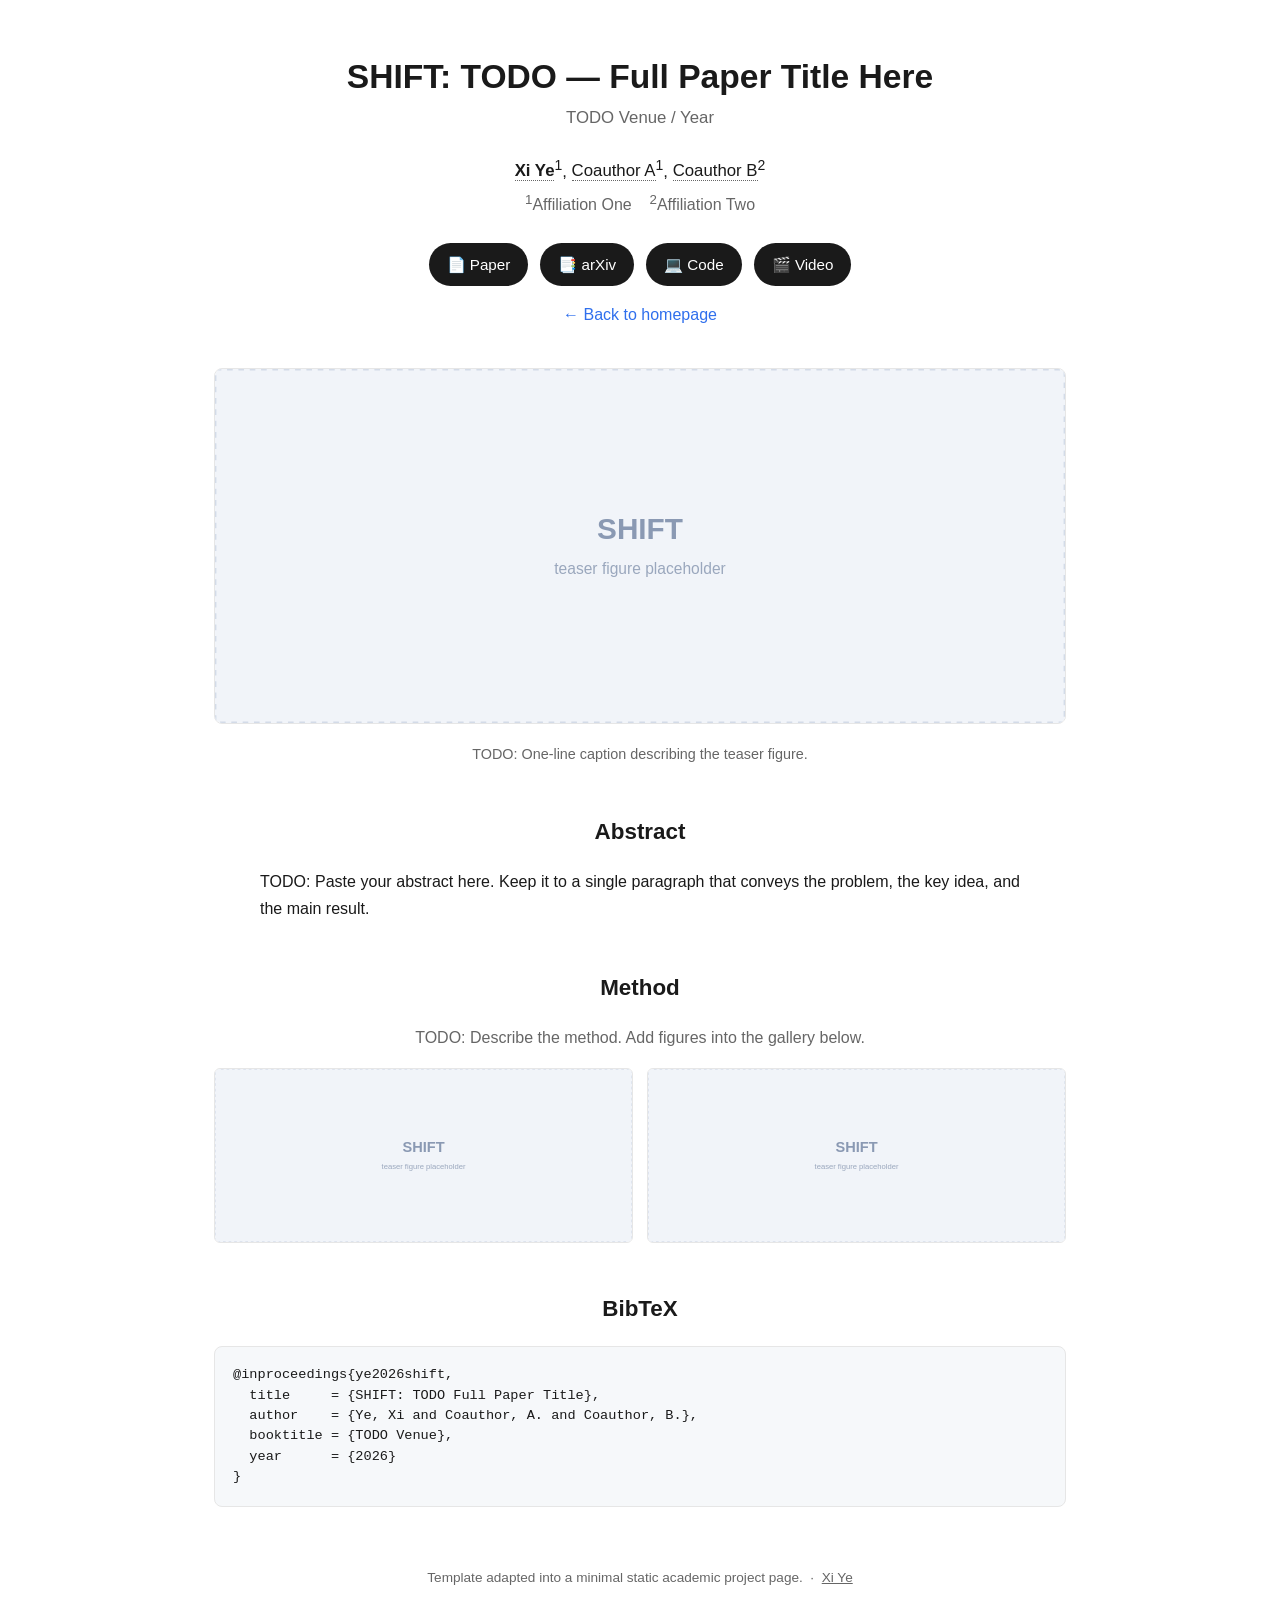
==== projects/SHIFT/index.html @ 68293a28 "commit template" ====
<!DOCTYPE html>
<html lang="en">
<head>
  <meta charset="UTF-8" />
  <meta name="viewport" content="width=device-width, initial-scale=1.0" />
  <title>SHIFT — Project Page</title>
  <meta name="description" content="Project page for SHIFT." />
  <link rel="stylesheet" href="static/css/project.css" />
</head>
<body>
  <div class="container">

    <!-- ===== Title / Authors ===== -->
    <section class="hero">
      <h1>SHIFT: TODO — Full Paper Title Here</h1>
      <p class="subtitle">TODO Venue / Year</p>
      <p class="authors">
        <a href="#"><strong>Xi Ye</strong></a><sup>1</sup>,
        <a href="#">Coauthor A</a><sup>1</sup>,
        <a href="#">Coauthor B</a><sup>2</sup>
      </p>
      <p class="affil"><sup>1</sup>Affiliation One &nbsp;&nbsp; <sup>2</sup>Affiliation Two</p>

      <!-- ===== Button row (fill href when links are ready) ===== -->
      <div class="buttons">
        <a href="#">📄 Paper</a>
        <a href="#">📑 arXiv</a>
        <a href="#">💻 Code</a>
        <a href="#">🎬 Video</a>
      </div>
      <p style="margin-top:16px;"><a href="../../">← Back to homepage</a></p>
    </section>

    <!-- ===== Teaser ===== -->
    <div class="teaser">
      <img src="static/images/teaser.svg" alt="SHIFT teaser figure" />
      <p class="caption">TODO: One-line caption describing the teaser figure.</p>
    </div>

    <!-- ===== Abstract ===== -->
    <section class="section abstract">
      <h2>Abstract</h2>
      <p>
        TODO: Paste your abstract here. Keep it to a single paragraph that conveys
        the problem, the key idea, and the main result.
      </p>
    </section>

    <!-- ===== Method / Results (add figures as needed) ===== -->
    <section class="section">
      <h2>Method</h2>
      <p style="text-align:center; color:#666;">TODO: Describe the method. Add figures into the gallery below.</p>
      <div class="gallery">
        <img src="static/images/teaser.svg" alt="Figure 1 placeholder" />
        <img src="static/images/teaser.svg" alt="Figure 2 placeholder" />
      </div>
    </section>

    <!-- ===== BibTeX ===== -->
    <section class="section bibtex">
      <h2>BibTeX</h2>
      <pre>@inproceedings{ye2026shift,
  title     = {SHIFT: TODO Full Paper Title},
  author    = {Ye, Xi and Coauthor, A. and Coauthor, B.},
  booktitle = {TODO Venue},
  year      = {2026}
}</pre>
    </section>

    <footer>
      <p>
        Template adapted into a minimal static academic project page.
        &nbsp;&middot;&nbsp; <a href="../../">Xi Ye</a>
      </p>
    </footer>

  </div>
</body>
</html>
---- projects/SHIFT/static/css/project.css ----
/* ------- SHIFT project page styles ------- */
:root {
  --accent: #2f6fed;
  --text: #1a1a1a;
  --muted: #666;
  --bg: #ffffff;
  --border: #e6e6e6;
  --max: 900px;
}

* { box-sizing: border-box; }

body {
  margin: 0;
  font-family: -apple-system, BlinkMacSystemFont, "Segoe UI", Roboto, Helvetica, Arial, sans-serif;
  color: var(--text);
  background: var(--bg);
  line-height: 1.65;
}

.container {
  max-width: var(--max);
  margin: 0 auto;
  padding: 56px 24px 90px;
}

a { color: var(--accent); text-decoration: none; }
a:hover { text-decoration: underline; }

/* ---- Title block ---- */
.hero { text-align: center; }
.hero h1 { font-size: 2.1rem; margin: 0 0 6px; line-height: 1.25; }
.hero .subtitle { color: var(--muted); font-size: 1.05rem; margin: 0 0 22px; }
.hero .authors { font-size: 1.05rem; margin: 0 0 4px; }
.hero .affil { color: var(--muted); margin: 0 0 24px; }
.hero .authors a { color: var(--text); border-bottom: 1px dotted var(--muted); }

/* ---- Button row ---- */
.buttons { display: flex; justify-content: center; flex-wrap: wrap; gap: 12px; margin-bottom: 12px; }
.buttons a {
  display: inline-flex;
  align-items: center;
  gap: 6px;
  background: #1a1a1a;
  color: #fff;
  padding: 9px 18px;
  border-radius: 22px;
  font-size: 0.95rem;
}
.buttons a:hover { background: var(--accent); text-decoration: none; }

/* ---- Generic content ---- */
.section { margin-top: 48px; }
.section h2 { font-size: 1.4rem; text-align: center; margin-bottom: 18px; }

.teaser { text-align: center; margin: 40px 0 8px; }
.teaser img { width: 100%; border-radius: 8px; border: 1px solid var(--border); }
.teaser .caption { color: var(--muted); font-size: 0.9rem; margin-top: 10px; }

.abstract p { max-width: 760px; margin: 0 auto; text-align: justify; }

/* ---- Gallery ---- */
.gallery { display: grid; grid-template-columns: repeat(auto-fit, minmax(200px, 1fr)); gap: 14px; }
.gallery img { width: 100%; border-radius: 6px; border: 1px solid var(--border); }

/* ---- BibTeX ---- */
.bibtex pre {
  background: #f6f8fa;
  border: 1px solid var(--border);
  border-radius: 8px;
  padding: 18px;
  overflow-x: auto;
  font-size: 0.85rem;
  line-height: 1.5;
}

footer { text-align: center; color: var(--muted); font-size: 0.85rem; margin-top: 60px; }
footer a { color: var(--muted); text-decoration: underline; }
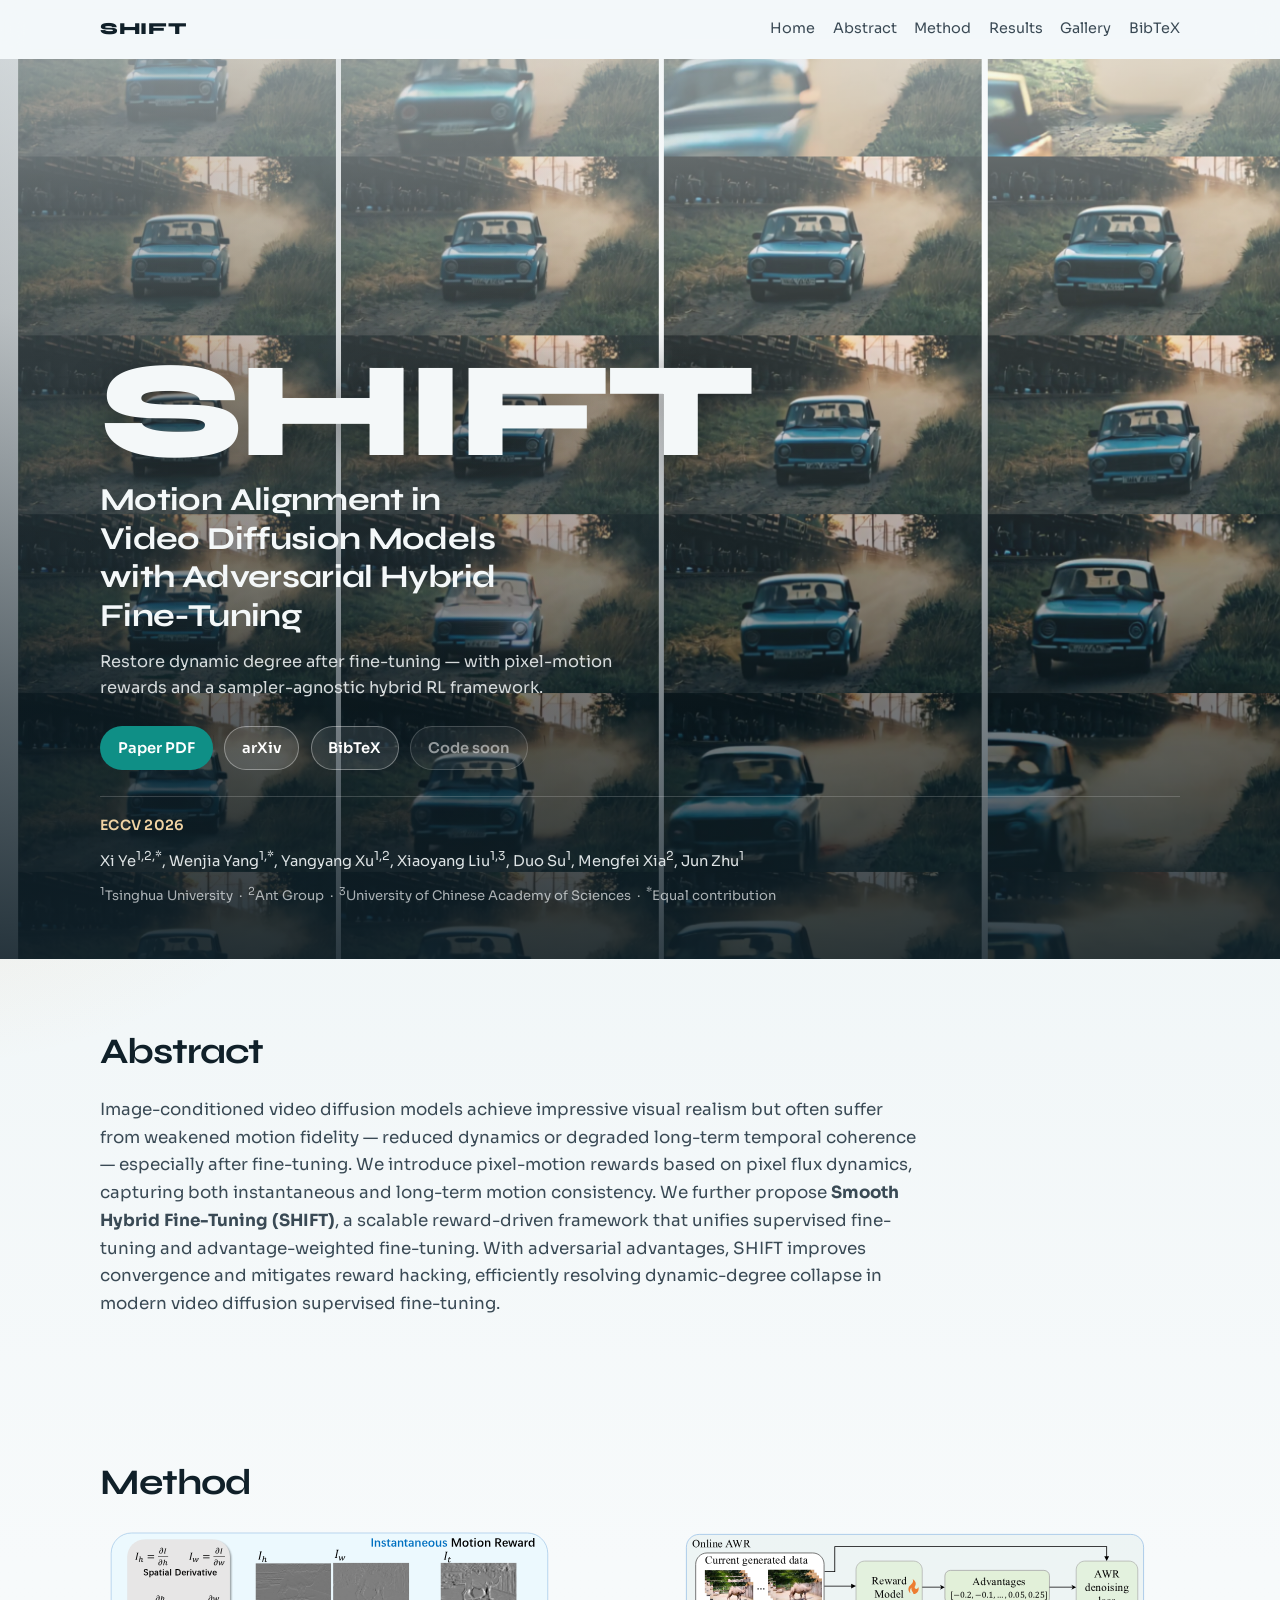
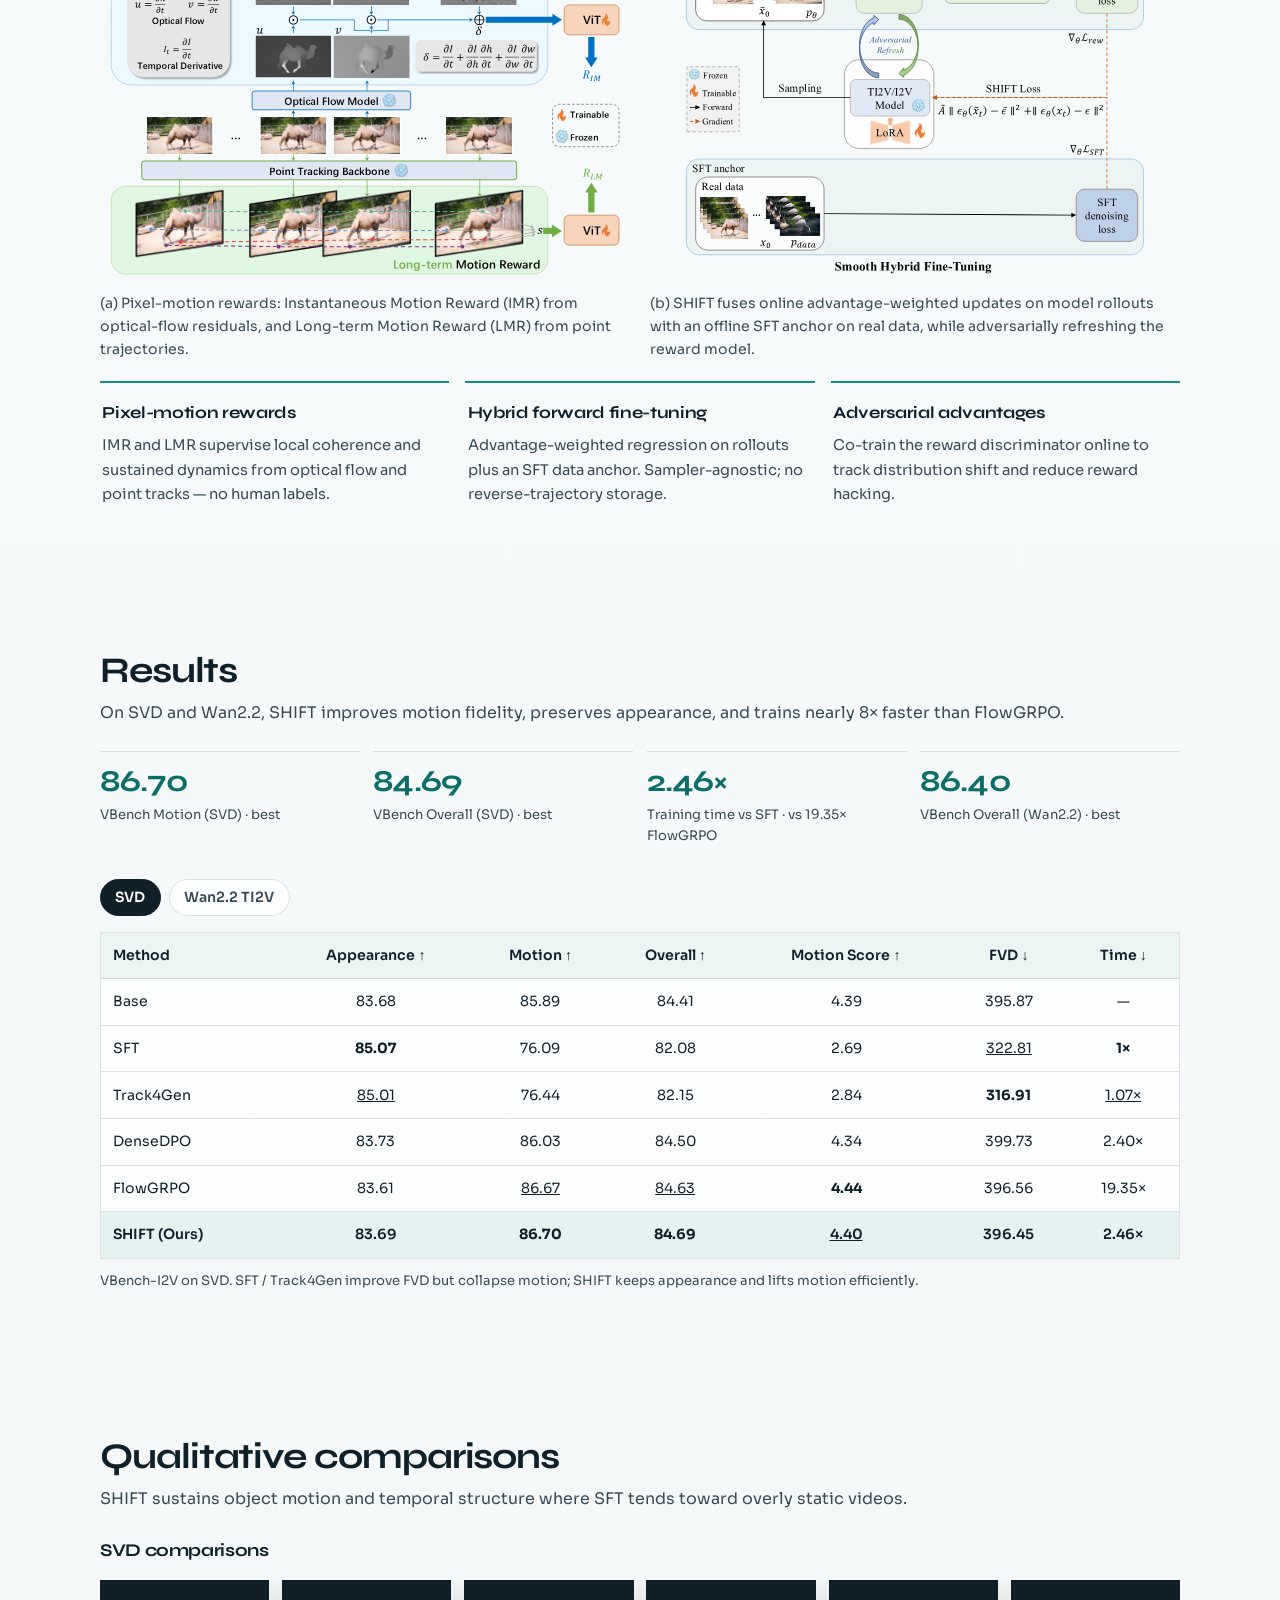
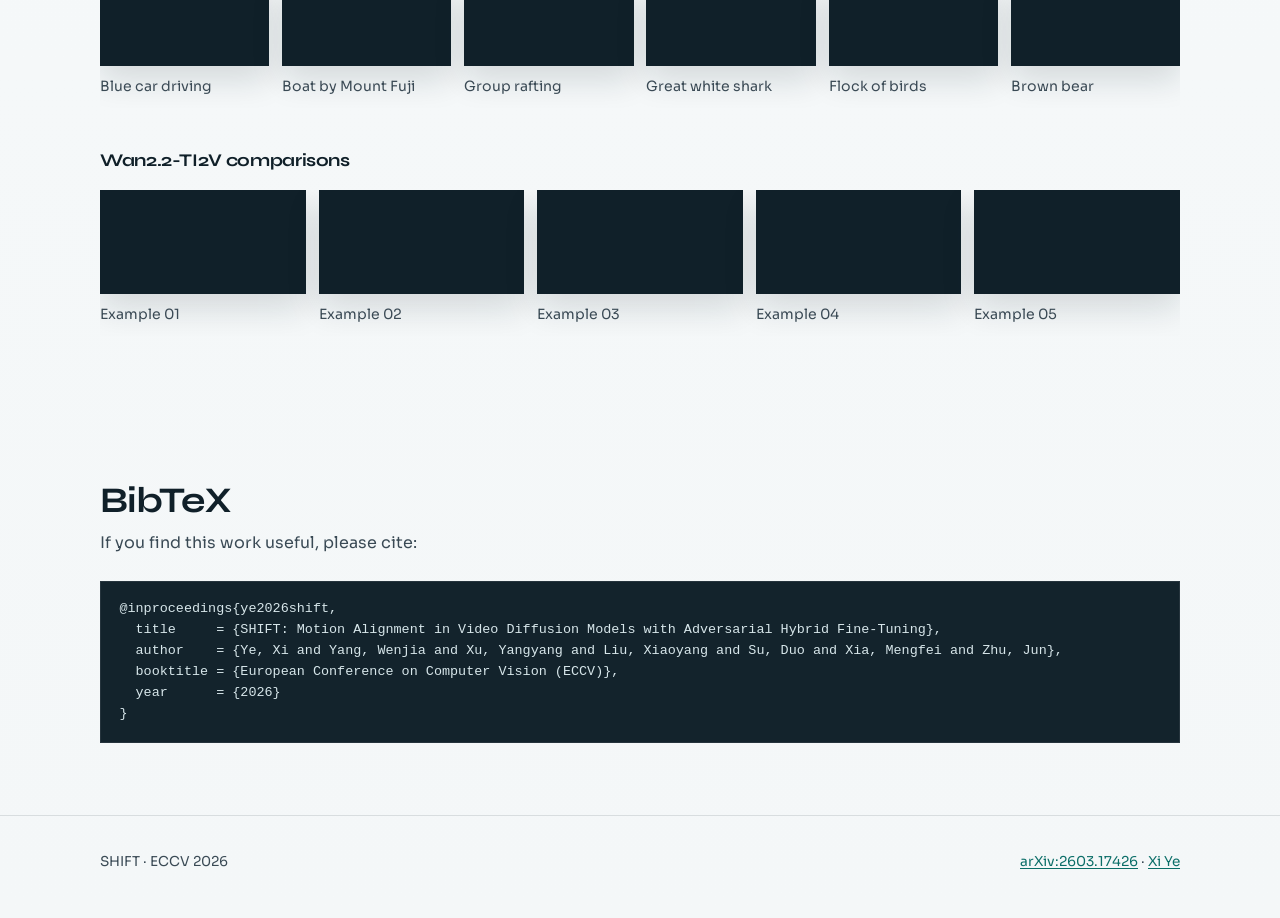
==== commit dc09a822: "update SHIFT project page" ====
--- a/projects/SHIFT/index.html
+++ b/projects/SHIFT/index.html
@@ -2,78 +2,395 @@
 <html lang="en">
 <head>
   <meta charset="UTF-8" />
-  <meta name="viewport" content="width=device-width, initial-scale=1.0" />
-  <title>SHIFT — Project Page</title>
-  <meta name="description" content="Project page for SHIFT." />
-  <link rel="stylesheet" href="static/css/project.css" />
+  <meta name="viewport" content="width=device-width, initial-scale=1" />
+  <title>SHIFT — Motion Alignment in Video Diffusion Models</title>
+  <meta name="description" content="SHIFT: Smooth Hybrid Fine-Tuning for motion alignment in video diffusion models. ECCV 2026." />
+  <meta property="og:title" content="SHIFT — Motion Alignment in Video Diffusion Models" />
+  <meta property="og:description" content="Pixel-motion rewards and Smooth Hybrid Fine-Tuning for restoring motion fidelity after video diffusion post-training." />
+  <meta property="og:type" content="website" />
+  <link rel="preconnect" href="https://fonts.googleapis.com" />
+  <link rel="preconnect" href="https://fonts.gstatic.com" crossorigin />
+  <link href="https://fonts.googleapis.com/css2?family=Sora:wght@400;500;600;700&family=Syne:wght@700;800&display=swap" rel="stylesheet" />
+  <link rel="stylesheet" href="static/css/style.css" />
 </head>
 <body>
-  <div class="container">
-
-    <!-- ===== Title / Authors ===== -->
-    <section class="hero">
-      <h1>SHIFT: TODO — Full Paper Title Here</h1>
-      <p class="subtitle">TODO Venue / Year</p>
-      <p class="authors">
-        <a href="#"><strong>Xi Ye</strong></a><sup>1</sup>,
-        <a href="#">Coauthor A</a><sup>1</sup>,
-        <a href="#">Coauthor B</a><sup>2</sup>
-      </p>
-      <p class="affil"><sup>1</sup>Affiliation One &nbsp;&nbsp; <sup>2</sup>Affiliation Two</p>
-
-      <!-- ===== Button row (fill href when links are ready) ===== -->
-      <div class="buttons">
-        <a href="#">📄 Paper</a>
-        <a href="#">📑 arXiv</a>
-        <a href="#">💻 Code</a>
-        <a href="#">🎬 Video</a>
-      </div>
-      <p style="margin-top:16px;"><a href="../../">← Back to homepage</a></p>
-    </section>
-
-    <!-- ===== Teaser ===== -->
-    <div class="teaser">
-      <img src="static/images/teaser.svg" alt="SHIFT teaser figure" />
-      <p class="caption">TODO: One-line caption describing the teaser figure.</p>
+  <header class="site-nav">
+    <div class="wrap">
+      <a class="nav-brand" href="#top">SHIFT</a>
+      <nav class="nav-links" aria-label="Section">
+        <a href="../../">Home</a>
+        <a href="#abstract">Abstract</a>
+        <a href="#method">Method</a>
+        <a href="#results">Results</a>
+        <a href="#gallery">Gallery</a>
+        <a href="#bibtex-section">BibTeX</a>
+      </nav>
     </div>
-
-    <!-- ===== Abstract ===== -->
-    <section class="section abstract">
-      <h2>Abstract</h2>
-      <p>
-        TODO: Paste your abstract here. Keep it to a single paragraph that conveys
-        the problem, the key idea, and the main result.
-      </p>
-    </section>
-
-    <!-- ===== Method / Results (add figures as needed) ===== -->
-    <section class="section">
-      <h2>Method</h2>
-      <p style="text-align:center; color:#666;">TODO: Describe the method. Add figures into the gallery below.</p>
-      <div class="gallery">
-        <img src="static/images/teaser.svg" alt="Figure 1 placeholder" />
-        <img src="static/images/teaser.svg" alt="Figure 2 placeholder" />
-      </div>
-    </section>
-
-    <!-- ===== BibTeX ===== -->
-    <section class="section bibtex">
-      <h2>BibTeX</h2>
-      <pre>@inproceedings{ye2026shift,
-  title     = {SHIFT: TODO Full Paper Title},
-  author    = {Ye, Xi and Coauthor, A. and Coauthor, B.},
-  booktitle = {TODO Venue},
+  </header>
+
+  <main id="top">
+    <section class="hero" aria-label="Project introduction">
+      <div class="hero-visual" aria-hidden="true">
+        <img src="static/images/cmp-car.png" alt="" />
+      </div>
+      <div class="hero-content">
+        <p class="hero-brand">SHIFT</p>
+        <h1 class="hero-title">Motion Alignment in Video Diffusion Models with Adversarial Hybrid Fine-Tuning</h1>
+        <p class="hero-lead">
+          Restore dynamic degree after fine-tuning — with pixel-motion rewards and a sampler-agnostic hybrid RL framework.
+        </p>
+        <div class="cta-row">
+          <a class="btn btn-primary" href="https://arxiv.org/pdf/2603.17426" target="_blank" rel="noopener">Paper PDF</a>
+          <a class="btn btn-ghost" href="https://arxiv.org/abs/2603.17426" target="_blank" rel="noopener">arXiv</a>
+          <a class="btn btn-ghost" href="#bibtex-section">BibTeX</a>
+          <span class="btn btn-ghost" style="opacity:0.55;cursor:default;" title="Coming soon">Code soon</span>
+        </div>
+        <div class="meta-bar">
+          <div class="venue">ECCV 2026</div>
+          <p class="authors">
+            Xi Ye<sup>1,2,*</sup>, Wenjia Yang<sup>1,*</sup>, Yangyang Xu<sup>1,2</sup>, Xiaoyang Liu<sup>1,3</sup>,
+            Duo Su<sup>1</sup>, Mengfei Xia<sup>2</sup>, Jun Zhu<sup>1</sup>
+          </p>
+          <p class="affils">
+            <sup>1</sup>Tsinghua University &nbsp;·&nbsp;
+            <sup>2</sup>Ant Group &nbsp;·&nbsp;
+            <sup>3</sup>University of Chinese Academy of Sciences &nbsp;·&nbsp;
+            <sup>*</sup>Equal contribution
+          </p>
+        </div>
+      </div>
+    </section>
+
+    <section id="abstract">
+      <div class="wrap reveal">
+        <div class="section-head">
+          <h2>Abstract</h2>
+        </div>
+        <div class="abstract">
+          <p>
+            Image-conditioned video diffusion models achieve impressive visual realism but often suffer from weakened motion fidelity —
+            reduced dynamics or degraded long-term temporal coherence — especially after fine-tuning. We introduce pixel-motion rewards
+            based on pixel flux dynamics, capturing both instantaneous and long-term motion consistency. We further propose
+            <strong>Smooth Hybrid Fine-Tuning (SHIFT)</strong>, a scalable reward-driven framework that unifies supervised fine-tuning
+            and advantage-weighted fine-tuning. With adversarial advantages, SHIFT improves convergence and mitigates reward hacking,
+            efficiently resolving dynamic-degree collapse in modern video diffusion supervised fine-tuning.
+          </p>
+        </div>
+      </div>
+    </section>
+
+    <section id="method">
+      <div class="wrap">
+        <div class="section-head reveal">
+          <h2>Method</h2>
+        </div>
+
+        <div class="method-grid">
+          <figure class="method-figure reveal">
+            <img src="static/images/method-reward-vector.svg" alt="Pixel-motion reward models: Instantaneous Motion Reward and Long-term Motion Reward" />
+            <figcaption>
+              (a) Pixel-motion rewards: Instantaneous Motion Reward (IMR) from optical-flow residuals, and Long-term Motion Reward (LMR) from point trajectories.
+            </figcaption>
+          </figure>
+
+          <figure class="method-figure reveal">
+            <img src="static/images/method-shift-vector.svg" alt="SHIFT Smooth Hybrid Fine-Tuning framework diagram" />
+            <figcaption>
+              (b) SHIFT fuses online advantage-weighted updates on model rollouts with an offline SFT anchor on real data, while adversarially refreshing the reward model.
+            </figcaption>
+          </figure>
+        </div>
+
+        <div class="pillars reveal">
+          <article class="pillar">
+            <h3>Pixel-motion rewards</h3>
+            <p>IMR and LMR supervise local coherence and sustained dynamics from optical flow and point tracks — no human labels.</p>
+          </article>
+          <article class="pillar">
+            <h3>Hybrid forward fine-tuning</h3>
+            <p>Advantage-weighted regression on rollouts plus an SFT data anchor. Sampler-agnostic; no reverse-trajectory storage.</p>
+          </article>
+          <article class="pillar">
+            <h3>Adversarial advantages</h3>
+            <p>Co-train the reward discriminator online to track distribution shift and reduce reward hacking.</p>
+          </article>
+        </div>
+      </div>
+    </section>
+
+    <section id="results">
+      <div class="wrap">
+        <div class="section-head reveal">
+          <h2>Results</h2>
+          <p class="results-summary">On SVD and Wan2.2, SHIFT improves motion fidelity, preserves appearance, and trains nearly 8× faster than FlowGRPO.</p>
+        </div>
+
+        <div class="metrics reveal">
+          <div class="metric">
+            <strong>86.70</strong>
+            <span>VBench Motion (SVD) · best</span>
+          </div>
+          <div class="metric">
+            <strong>84.69</strong>
+            <span>VBench Overall (SVD) · best</span>
+          </div>
+          <div class="metric">
+            <strong>2.46×</strong>
+            <span>Training time vs SFT · vs 19.35× FlowGRPO</span>
+          </div>
+          <div class="metric">
+            <strong>86.40</strong>
+            <span>VBench Overall (Wan2.2) · best</span>
+          </div>
+        </div>
+
+        <div class="reveal">
+          <div class="tabs" role="tablist" aria-label="Result tables">
+            <button class="tab is-active" type="button" data-panel="panel-svd">SVD</button>
+            <button class="tab" type="button" data-panel="panel-wan">Wan2.2 TI2V</button>
+          </div>
+
+          <div id="panel-svd" class="panel">
+            <div class="table-wrap">
+              <table>
+                <thead>
+                  <tr>
+                    <th>Method</th>
+                    <th>Appearance ↑</th>
+                    <th>Motion ↑</th>
+                    <th>Overall ↑</th>
+                    <th>Motion Score ↑</th>
+                    <th>FVD ↓</th>
+                    <th>Time ↓</th>
+                  </tr>
+                </thead>
+                <tbody>
+                  <tr>
+                    <td>Base</td>
+                    <td>83.68</td>
+                    <td>85.89</td>
+                    <td>84.41</td>
+                    <td>4.39</td>
+                    <td>395.87</td>
+                    <td>—</td>
+                  </tr>
+                  <tr>
+                    <td>SFT</td>
+                    <td><strong>85.07</strong></td>
+                    <td>76.09</td>
+                    <td>82.08</td>
+                    <td>2.69</td>
+                    <td><u>322.81</u></td>
+                    <td><strong>1×</strong></td>
+                  </tr>
+                  <tr>
+                    <td>Track4Gen</td>
+                    <td><u>85.01</u></td>
+                    <td>76.44</td>
+                    <td>82.15</td>
+                    <td>2.84</td>
+                    <td><strong>316.91</strong></td>
+                    <td><u>1.07×</u></td>
+                  </tr>
+                  <tr>
+                    <td>DenseDPO</td>
+                    <td>83.73</td>
+                    <td>86.03</td>
+                    <td>84.50</td>
+                    <td>4.34</td>
+                    <td>399.73</td>
+                    <td>2.40×</td>
+                  </tr>
+                  <tr>
+                    <td>FlowGRPO</td>
+                    <td>83.61</td>
+                    <td><u>86.67</u></td>
+                    <td><u>84.63</u></td>
+                    <td><strong>4.44</strong></td>
+                    <td>396.56</td>
+                    <td>19.35×</td>
+                  </tr>
+                  <tr class="is-ours">
+                    <td>SHIFT (Ours)</td>
+                    <td>83.69</td>
+                    <td><strong>86.70</strong></td>
+                    <td><strong>84.69</strong></td>
+                    <td><u>4.40</u></td>
+                    <td>396.45</td>
+                    <td>2.46×</td>
+                  </tr>
+                </tbody>
+              </table>
+            </div>
+            <p class="table-note">VBench-I2V on SVD. SFT / Track4Gen improve FVD but collapse motion; SHIFT keeps appearance and lifts motion efficiently.</p>
+          </div>
+
+          <div id="panel-wan" class="panel" hidden>
+            <div class="table-wrap">
+              <table>
+                <thead>
+                  <tr>
+                    <th>Method</th>
+                    <th>Appearance ↑</th>
+                    <th>Motion ↑</th>
+                    <th>Overall ↑</th>
+                    <th>Motion Score ↑</th>
+                    <th>FVD ↓</th>
+                  </tr>
+                </thead>
+                <tbody>
+                  <tr>
+                    <td>Base</td>
+                    <td>86.29</td>
+                    <td><u>86.25</u></td>
+                    <td><u>86.27</u></td>
+                    <td><strong>2.96</strong></td>
+                    <td>284.68</td>
+                  </tr>
+                  <tr>
+                    <td>SFT</td>
+                    <td><strong>87.14</strong></td>
+                    <td>83.34</td>
+                    <td>85.87</td>
+                    <td>1.94</td>
+                    <td><strong>151.44</strong></td>
+                  </tr>
+                  <tr class="is-ours">
+                    <td>SHIFT (Ours)</td>
+                    <td><u>86.38</u></td>
+                    <td><strong>86.45</strong></td>
+                    <td><strong>86.40</strong></td>
+                    <td><u>2.93</u></td>
+                    <td><u>282.24</u></td>
+                  </tr>
+                </tbody>
+              </table>
+            </div>
+            <p class="table-note">Wan2.2-TI2V on WISA-80K deformation subset. Same pattern: SFT trades motion for FVD; SHIFT balances both.</p>
+          </div>
+        </div>
+
+      </div>
+    </section>
+
+    <section id="gallery">
+      <div class="wrap">
+        <div class="section-head reveal">
+          <h2>Qualitative comparisons</h2>
+          <p class="gallery-summary">SHIFT sustains object motion and temporal structure where SFT tends toward overly static videos.</p>
+        </div>
+
+        <div class="gallery">
+          <div class="video-group reveal">
+            <h3>SVD comparisons</h3>
+            <div class="video-strip video-strip--svd" aria-label="SVD qualitative comparison videos">
+              <figure class="video-card">
+                <video autoplay muted loop playsinline preload="metadata" aria-label="SVD comparison of a blue car driving down a dirt road">
+                  <source src="static/videos/svd/blue-car.mp4" type="video/mp4" />
+                </video>
+                <figcaption>Blue car driving</figcaption>
+              </figure>
+              <figure class="video-card">
+                <video autoplay muted loop playsinline preload="metadata" aria-label="SVD comparison of a boat by a lake with Mount Fuji in the background">
+                  <source src="static/videos/svd/boat-mt-fuji.mp4" type="video/mp4" />
+                </video>
+                <figcaption>Boat by Mount Fuji</figcaption>
+              </figure>
+              <figure class="video-card">
+                <video autoplay muted loop playsinline preload="metadata" aria-label="SVD comparison of a group of people rafting">
+                  <source src="static/videos/svd/rafting-group.mp4" type="video/mp4" />
+                </video>
+                <figcaption>Group rafting</figcaption>
+              </figure>
+              <figure class="video-card">
+                <video autoplay muted loop playsinline preload="metadata" aria-label="SVD comparison of a great white shark swimming">
+                  <source src="static/videos/svd/great-white-shark.mp4" type="video/mp4" />
+                </video>
+                <figcaption>Great white shark</figcaption>
+              </figure>
+              <figure class="video-card">
+                <video autoplay muted loop playsinline preload="metadata" aria-label="SVD comparison of a flock of birds flying at sunset">
+                  <source src="static/videos/svd/flock-of-birds.mp4" type="video/mp4" />
+                </video>
+                <figcaption>Flock of birds</figcaption>
+              </figure>
+              <figure class="video-card">
+                <video autoplay muted loop playsinline preload="metadata" aria-label="SVD comparison of a brown bear catching a fish">
+                  <source src="static/videos/svd/brown-bear.mp4" type="video/mp4" />
+                </video>
+                <figcaption>Brown bear</figcaption>
+              </figure>
+            </div>
+          </div>
+
+          <div class="video-group reveal">
+            <h3>Wan2.2-TI2V comparisons</h3>
+            <div class="video-strip video-strip--wan22" aria-label="Wan2.2-TI2V qualitative comparison videos">
+              <figure class="video-card">
+                <video autoplay muted loop playsinline preload="metadata" aria-label="Wan2.2-TI2V qualitative comparison example 1">
+                  <source src="static/videos/wan22/example-01.mp4" type="video/mp4" />
+                </video>
+                <figcaption>Example 01</figcaption>
+              </figure>
+              <figure class="video-card">
+                <video autoplay muted loop playsinline preload="metadata" aria-label="Wan2.2-TI2V qualitative comparison example 2">
+                  <source src="static/videos/wan22/example-02.mp4" type="video/mp4" />
+                </video>
+                <figcaption>Example 02</figcaption>
+              </figure>
+              <figure class="video-card">
+                <video autoplay muted loop playsinline preload="metadata" aria-label="Wan2.2-TI2V qualitative comparison example 3">
+                  <source src="static/videos/wan22/example-03.mp4" type="video/mp4" />
+                </video>
+                <figcaption>Example 03</figcaption>
+              </figure>
+              <figure class="video-card">
+                <video autoplay muted loop playsinline preload="metadata" aria-label="Wan2.2-TI2V qualitative comparison example 4">
+                  <source src="static/videos/wan22/example-04.mp4" type="video/mp4" />
+                </video>
+                <figcaption>Example 04</figcaption>
+              </figure>
+              <figure class="video-card">
+                <video autoplay muted loop playsinline preload="metadata" aria-label="Wan2.2-TI2V qualitative comparison example 5">
+                  <source src="static/videos/wan22/example-05.mp4" type="video/mp4" />
+                </video>
+                <figcaption>Example 05</figcaption>
+              </figure>
+            </div>
+          </div>
+        </div>
+      </div>
+    </section>
+
+    <section id="bibtex-section">
+      <div class="wrap reveal">
+        <div class="section-head">
+          <h2>BibTeX</h2>
+          <p>If you find this work useful, please cite:</p>
+        </div>
+        <div style="position: relative;">
+          <button class="copy-btn" type="button">Copy</button>
+          <pre class="bibtex" id="bibtex">@inproceedings{ye2026shift,
+  title     = {SHIFT: Motion Alignment in Video Diffusion Models with Adversarial Hybrid Fine-Tuning},
+  author    = {Ye, Xi and Yang, Wenjia and Xu, Yangyang and Liu, Xiaoyang and Su, Duo and Xia, Mengfei and Zhu, Jun},
+  booktitle = {European Conference on Computer Vision (ECCV)},
   year      = {2026}
 }</pre>
-    </section>
-
-    <footer>
-      <p>
-        Template adapted into a minimal static academic project page.
-        &nbsp;&middot;&nbsp; <a href="../../">Xi Ye</a>
-      </p>
-    </footer>
-
-  </div>
+        </div>
+      </div>
+    </section>
+  </main>
+
+  <footer class="site-footer">
+    <div class="wrap">
+      <span>SHIFT · ECCV 2026</span>
+      <span>
+        <a href="https://arxiv.org/abs/2603.17426" target="_blank" rel="noopener">arXiv:2603.17426</a>
+        · <a href="../../">Xi Ye</a>
+      </span>
+    </div>
+  </footer>
+
+  <script src="static/js/main.js"></script>
 </body>
 </html>
--- a/projects/SHIFT/static/css/style.css
+++ b/projects/SHIFT/static/css/style.css
@@ -0,0 +1,688 @@
+:root {
+  --ink: #102029;
+  --ink-soft: #3a4a55;
+  --mist: #eef4f6;
+  --paper: #f7fafb;
+  --line: rgba(16, 32, 41, 0.12);
+  --teal: #0f8f86;
+  --teal-deep: #0b6e68;
+  --amber: #d9892b;
+  --glow: rgba(15, 143, 134, 0.18);
+  --shadow: 0 24px 60px rgba(16, 32, 41, 0.12);
+  --max: 1080px;
+  --font-display: "Syne", sans-serif;
+  --font-body: "Sora", sans-serif;
+}
+
+*,
+*::before,
+*::after {
+  box-sizing: border-box;
+}
+
+html {
+  scroll-behavior: smooth;
+}
+
+body {
+  margin: 0;
+  color: var(--ink);
+  font-family: var(--font-body);
+  font-size: 16px;
+  line-height: 1.65;
+  background:
+    radial-gradient(1200px 600px at 80% -10%, rgba(15, 143, 134, 0.16), transparent 55%),
+    radial-gradient(900px 500px at -10% 20%, rgba(217, 137, 43, 0.1), transparent 50%),
+    linear-gradient(180deg, #e8f1f3 0%, var(--paper) 38%, #f4f7f8 100%);
+  overflow-x: hidden;
+}
+
+body::before {
+  content: "";
+  position: fixed;
+  inset: 0;
+  pointer-events: none;
+  z-index: 0;
+  opacity: 0.35;
+  background-image:
+    linear-gradient(115deg, transparent 0 46%, rgba(15, 143, 134, 0.05) 46% 47%, transparent 47% 100%),
+    linear-gradient(155deg, transparent 0 62%, rgba(16, 32, 41, 0.04) 62% 63%, transparent 63% 100%);
+  background-size: 140px 140px, 180px 180px;
+  mask-image: linear-gradient(180deg, rgba(0, 0, 0, 0.8), transparent 85%);
+}
+
+img {
+  max-width: 100%;
+  display: block;
+}
+
+a {
+  color: var(--teal-deep);
+  text-decoration-thickness: 1px;
+  text-underline-offset: 0.18em;
+}
+
+a:hover {
+  color: var(--teal);
+}
+
+.wrap {
+  width: min(var(--max), calc(100% - 2.5rem));
+  margin-inline: auto;
+  position: relative;
+  z-index: 1;
+}
+
+.site-nav {
+  position: sticky;
+  top: 0;
+  z-index: 20;
+  backdrop-filter: blur(14px);
+  background: rgba(247, 250, 251, 0.78);
+  border-bottom: 1px solid transparent;
+  transition: border-color 0.3s ease, background 0.3s ease;
+}
+
+.site-nav.is-scrolled {
+  border-bottom-color: var(--line);
+  background: rgba(247, 250, 251, 0.92);
+}
+
+.site-nav .wrap {
+  display: flex;
+  align-items: center;
+  justify-content: space-between;
+  min-height: 3.6rem;
+  gap: 1rem;
+}
+
+.nav-brand {
+  font-family: var(--font-display);
+  font-weight: 800;
+  letter-spacing: 0.04em;
+  color: var(--ink);
+  text-decoration: none;
+  font-size: 1.05rem;
+}
+
+.nav-links {
+  display: flex;
+  gap: 1.1rem;
+  flex-wrap: wrap;
+  font-size: 0.9rem;
+}
+
+.nav-links a {
+  color: var(--ink-soft);
+  text-decoration: none;
+}
+
+.nav-links a:hover {
+  color: var(--teal-deep);
+}
+
+/* Hero: one composition */
+.hero {
+  position: relative;
+  min-height: 100svh;
+  display: grid;
+  align-items: end;
+  padding: 5.5rem 0 0;
+  isolation: isolate;
+}
+
+.hero-visual {
+  position: absolute;
+  inset: 0;
+  z-index: -1;
+  overflow: hidden;
+}
+
+.hero-visual img {
+  width: 100%;
+  height: 100%;
+  object-fit: cover;
+  object-position: center 35%;
+  transform: scale(1.04);
+  filter: saturate(0.92) contrast(1.02);
+  animation: heroDrift 18s ease-in-out infinite alternate;
+}
+
+.hero-visual::after {
+  content: "";
+  position: absolute;
+  inset: 0;
+  background:
+    linear-gradient(180deg, rgba(238, 244, 246, 0.55) 0%, rgba(238, 244, 246, 0.2) 28%, rgba(16, 32, 41, 0.55) 72%, rgba(16, 32, 41, 0.86) 100%),
+    linear-gradient(90deg, rgba(16, 32, 41, 0.35), transparent 55%);
+}
+
+.hero-content {
+  width: min(var(--max), calc(100% - 2.5rem));
+  margin: 0 auto;
+  padding: 0 0 3.2rem;
+  color: #f4f8f9;
+}
+
+.hero-brand {
+  margin: 0 0 0.55rem;
+  font-family: var(--font-display);
+  font-weight: 800;
+  font-size: clamp(4.2rem, 12vw, 8.5rem);
+  line-height: 0.9;
+  letter-spacing: -0.04em;
+  text-shadow: 0 10px 40px rgba(0, 0, 0, 0.35);
+  animation: riseIn 0.9s ease both;
+}
+
+.hero-title {
+  margin: 0 0 0.85rem;
+  max-width: 18ch;
+  font-family: var(--font-display);
+  font-weight: 700;
+  font-size: clamp(1.35rem, 2.8vw, 2rem);
+  line-height: 1.2;
+  letter-spacing: -0.02em;
+  animation: riseIn 0.9s ease 0.1s both;
+}
+
+.hero-lead {
+  margin: 0 0 1.5rem;
+  max-width: 46ch;
+  color: rgba(244, 248, 249, 0.86);
+  font-size: 1.02rem;
+  animation: riseIn 0.9s ease 0.18s both;
+}
+
+.cta-row {
+  display: flex;
+  flex-wrap: wrap;
+  gap: 0.7rem;
+  animation: riseIn 0.9s ease 0.26s both;
+}
+
+.btn {
+  display: inline-flex;
+  align-items: center;
+  justify-content: center;
+  gap: 0.4rem;
+  min-height: 2.7rem;
+  padding: 0.55rem 1.05rem;
+  border-radius: 999px;
+  border: 1px solid transparent;
+  font-family: var(--font-body);
+  font-size: 0.92rem;
+  font-weight: 600;
+  text-decoration: none;
+  transition: transform 0.2s ease, background 0.2s ease, border-color 0.2s ease;
+}
+
+.btn:hover {
+  transform: translateY(-1px);
+}
+
+.btn-primary {
+  background: var(--teal);
+  color: #fff;
+}
+
+.btn-primary:hover {
+  background: var(--teal-deep);
+  color: #fff;
+}
+
+.btn-ghost {
+  background: rgba(255, 255, 255, 0.1);
+  border-color: rgba(255, 255, 255, 0.35);
+  color: #fff;
+  backdrop-filter: blur(8px);
+}
+
+.btn-ghost:hover {
+  background: rgba(255, 255, 255, 0.18);
+  color: #fff;
+}
+
+.meta-bar {
+  margin-top: 1.6rem;
+  padding-top: 1.1rem;
+  border-top: 1px solid rgba(255, 255, 255, 0.18);
+  display: grid;
+  gap: 0.55rem;
+  animation: riseIn 0.9s ease 0.34s both;
+}
+
+.venue {
+  display: inline-flex;
+  align-items: center;
+  gap: 0.45rem;
+  color: #f0d3a4;
+  font-size: 0.88rem;
+  font-weight: 600;
+  letter-spacing: 0.02em;
+}
+
+.authors {
+  margin: 0;
+  color: rgba(244, 248, 249, 0.9);
+  font-size: 0.92rem;
+}
+
+.affils {
+  margin: 0;
+  color: rgba(244, 248, 249, 0.68);
+  font-size: 0.82rem;
+}
+
+section {
+  padding: 4.5rem 0;
+  position: relative;
+  z-index: 1;
+}
+
+.section-head {
+  margin-bottom: 1.5rem;
+}
+
+.section-head h2 {
+  margin: 0 0 0.55rem;
+  font-family: var(--font-display);
+  font-size: clamp(1.7rem, 3vw, 2.25rem);
+  letter-spacing: -0.03em;
+  line-height: 1.15;
+}
+
+.section-head p {
+  margin: 0;
+  max-width: 62ch;
+  color: var(--ink-soft);
+}
+
+.section-head .results-summary,
+.section-head .gallery-summary {
+  max-width: none;
+  white-space: nowrap;
+}
+
+.abstract {
+  font-size: 1.05rem;
+  color: var(--ink-soft);
+}
+
+.abstract p {
+  margin: 0;
+  max-width: 68ch;
+}
+
+.method-grid {
+  display: grid;
+  grid-template-columns: repeat(2, minmax(0, 1fr));
+  gap: 1.25rem;
+  align-items: start;
+}
+
+.method-figure {
+  margin: 0;
+}
+
+.method-figure img {
+  width: 100%;
+  aspect-ratio: 3 / 2;
+  object-fit: contain;
+  background: transparent;
+}
+
+.method-figure figcaption,
+.gallery figure figcaption,
+.results-figure figcaption {
+  margin-top: 0.7rem;
+  color: var(--ink-soft);
+  font-size: 0.88rem;
+}
+
+.pillars {
+  display: grid;
+  grid-template-columns: repeat(3, 1fr);
+  gap: 1rem;
+  margin-top: 1.25rem;
+}
+
+.pillar {
+  padding: 1rem 0.15rem 0;
+  border-top: 2px solid var(--teal);
+}
+
+.pillar h3 {
+  margin: 0 0 0.4rem;
+  font-family: var(--font-display);
+  font-size: 1.05rem;
+  letter-spacing: -0.02em;
+}
+
+.pillar p {
+  margin: 0;
+  color: var(--ink-soft);
+  font-size: 0.92rem;
+}
+
+.metrics {
+  display: grid;
+  grid-template-columns: repeat(4, 1fr);
+  gap: 0.85rem;
+  margin: 1.5rem 0 2rem;
+}
+
+.metric {
+  padding: 0.85rem 0 0;
+  border-top: 1px solid var(--line);
+}
+
+.metric strong {
+  display: block;
+  font-family: var(--font-display);
+  font-size: clamp(1.4rem, 2.5vw, 1.9rem);
+  letter-spacing: -0.03em;
+  color: var(--teal-deep);
+  line-height: 1.1;
+}
+
+.metric span {
+  display: block;
+  margin-top: 0.3rem;
+  color: var(--ink-soft);
+  font-size: 0.82rem;
+}
+
+.table-wrap {
+  overflow-x: auto;
+  border: 1px solid var(--line);
+  background: rgba(255, 255, 255, 0.72);
+}
+
+table {
+  width: 100%;
+  border-collapse: collapse;
+  min-width: 680px;
+  font-size: 0.88rem;
+}
+
+th,
+td {
+  padding: 0.7rem 0.75rem;
+  text-align: center;
+  border-bottom: 1px solid var(--line);
+}
+
+th:first-child,
+td:first-child {
+  text-align: left;
+}
+
+thead th {
+  background: rgba(15, 143, 134, 0.08);
+  font-weight: 600;
+}
+
+tbody tr:last-child td {
+  border-bottom: 0;
+}
+
+tbody tr.is-ours {
+  background: rgba(15, 143, 134, 0.1);
+  font-weight: 600;
+}
+
+.table-note {
+  margin: 0.7rem 0 0;
+  color: var(--ink-soft);
+  font-size: 0.82rem;
+}
+
+.gallery {
+  display: grid;
+  gap: 2.4rem;
+}
+
+.video-group h3 {
+  margin: 0 0 0.9rem;
+  font-family: var(--font-display);
+  font-size: 1.12rem;
+  letter-spacing: -0.02em;
+}
+
+.video-strip {
+  display: grid;
+  grid-auto-flow: column;
+  gap: 0.8rem;
+  overflow-x: auto;
+  padding: 0 0 0.7rem;
+  overscroll-behavior-inline: contain;
+  scroll-snap-type: inline proximity;
+  scrollbar-color: rgba(15, 143, 134, 0.45) transparent;
+  scrollbar-width: thin;
+}
+
+.video-strip--svd {
+  grid-auto-columns: minmax(164px, 1fr);
+}
+
+.video-strip--wan22 {
+  grid-auto-columns: minmax(200px, 1fr);
+}
+
+.video-card {
+  margin: 0;
+  min-width: 0;
+  scroll-snap-align: start;
+}
+
+.video-card video {
+  display: block;
+  width: 100%;
+  height: auto;
+  background: var(--ink);
+  border: 1px solid var(--line);
+  box-shadow: 0 14px 32px rgba(16, 32, 41, 0.14);
+}
+
+.video-card figcaption {
+  margin-top: 0.5rem;
+  color: var(--ink-soft);
+  font-size: 0.78rem;
+  line-height: 1.4;
+}
+
+.results-figure img {
+  width: 100%;
+  background: #fff;
+  border: 1px solid var(--line);
+  box-shadow: var(--shadow);
+}
+
+.tabs {
+  display: flex;
+  flex-wrap: wrap;
+  gap: 0.5rem;
+  margin-bottom: 1rem;
+}
+
+.tab {
+  border: 1px solid var(--line);
+  background: rgba(255, 255, 255, 0.65);
+  color: var(--ink-soft);
+  min-height: 2.3rem;
+  padding: 0.35rem 0.9rem;
+  border-radius: 999px;
+  font: inherit;
+  font-size: 0.88rem;
+  font-weight: 600;
+  cursor: pointer;
+  transition: background 0.2s ease, color 0.2s ease, border-color 0.2s ease;
+}
+
+.tab.is-active,
+.tab:hover {
+  background: var(--ink);
+  border-color: var(--ink);
+  color: #fff;
+}
+
+.panel[hidden] {
+  display: none;
+}
+
+.bibtex {
+  position: relative;
+  margin: 0;
+  padding: 1.1rem 1.15rem;
+  overflow-x: auto;
+  background: #13232c;
+  color: #d7e6ea;
+  border: 1px solid rgba(255, 255, 255, 0.08);
+  font-size: 0.84rem;
+  line-height: 1.55;
+}
+
+.copy-btn {
+  position: absolute;
+  top: 0.7rem;
+  right: 0.7rem;
+  border: 1px solid rgba(255, 255, 255, 0.2);
+  background: rgba(255, 255, 255, 0.08);
+  color: #fff;
+  border-radius: 999px;
+  min-height: 2rem;
+  padding: 0.25rem 0.75rem;
+  font: inherit;
+  font-size: 0.78rem;
+  cursor: pointer;
+}
+
+.copy-btn:hover {
+  background: rgba(255, 255, 255, 0.16);
+}
+
+.site-footer {
+  padding: 2.2rem 0 2.8rem;
+  border-top: 1px solid var(--line);
+  color: var(--ink-soft);
+  font-size: 0.85rem;
+}
+
+.site-footer .wrap {
+  display: flex;
+  justify-content: space-between;
+  gap: 1rem;
+  flex-wrap: wrap;
+}
+
+.reveal {
+  opacity: 0;
+  transform: translateY(18px);
+  transition: opacity 0.7s ease, transform 0.7s ease;
+}
+
+.reveal.is-visible {
+  opacity: 1;
+  transform: none;
+}
+
+@keyframes riseIn {
+  from {
+    opacity: 0;
+    transform: translateY(22px);
+  }
+  to {
+    opacity: 1;
+    transform: none;
+  }
+}
+
+@keyframes heroDrift {
+  from {
+    transform: scale(1.04) translate3d(0, 0, 0);
+  }
+  to {
+    transform: scale(1.08) translate3d(-1.2%, -1%, 0);
+  }
+}
+
+@media (max-width: 960px) {
+  .section-head .results-summary,
+  .section-head .gallery-summary {
+    white-space: normal;
+  }
+
+  .method-grid {
+    grid-template-columns: 1fr;
+  }
+}
+
+@media (max-width: 860px) {
+  .pillars,
+  .metrics {
+    grid-template-columns: 1fr 1fr;
+  }
+
+  .hero {
+    min-height: auto;
+    padding-top: 4.5rem;
+  }
+
+  .hero-visual {
+    position: relative;
+    min-height: 48vh;
+  }
+
+  .hero-visual::after {
+    background:
+      linear-gradient(180deg, rgba(238, 244, 246, 0.15) 0%, rgba(16, 32, 41, 0.72) 70%, rgba(16, 32, 41, 0.92) 100%);
+  }
+
+  .hero-content {
+    margin-top: -7rem;
+    padding-bottom: 2.4rem;
+  }
+}
+
+@media (max-width: 620px) {
+  .wrap,
+  .hero-content {
+    width: min(var(--max), calc(100% - 1.5rem));
+  }
+
+  .nav-links {
+    display: none;
+  }
+
+  .pillars,
+  .metrics {
+    grid-template-columns: 1fr;
+  }
+
+  .hero-brand {
+    font-size: clamp(3.4rem, 18vw, 5rem);
+  }
+
+  section {
+    padding: 3.2rem 0;
+  }
+}
+
+@media (prefers-reduced-motion: reduce) {
+  html {
+    scroll-behavior: auto;
+  }
+
+  *,
+  *::before,
+  *::after {
+    animation: none !important;
+    transition: none !important;
+  }
+
+  .reveal {
+    opacity: 1;
+    transform: none;
+  }
+}
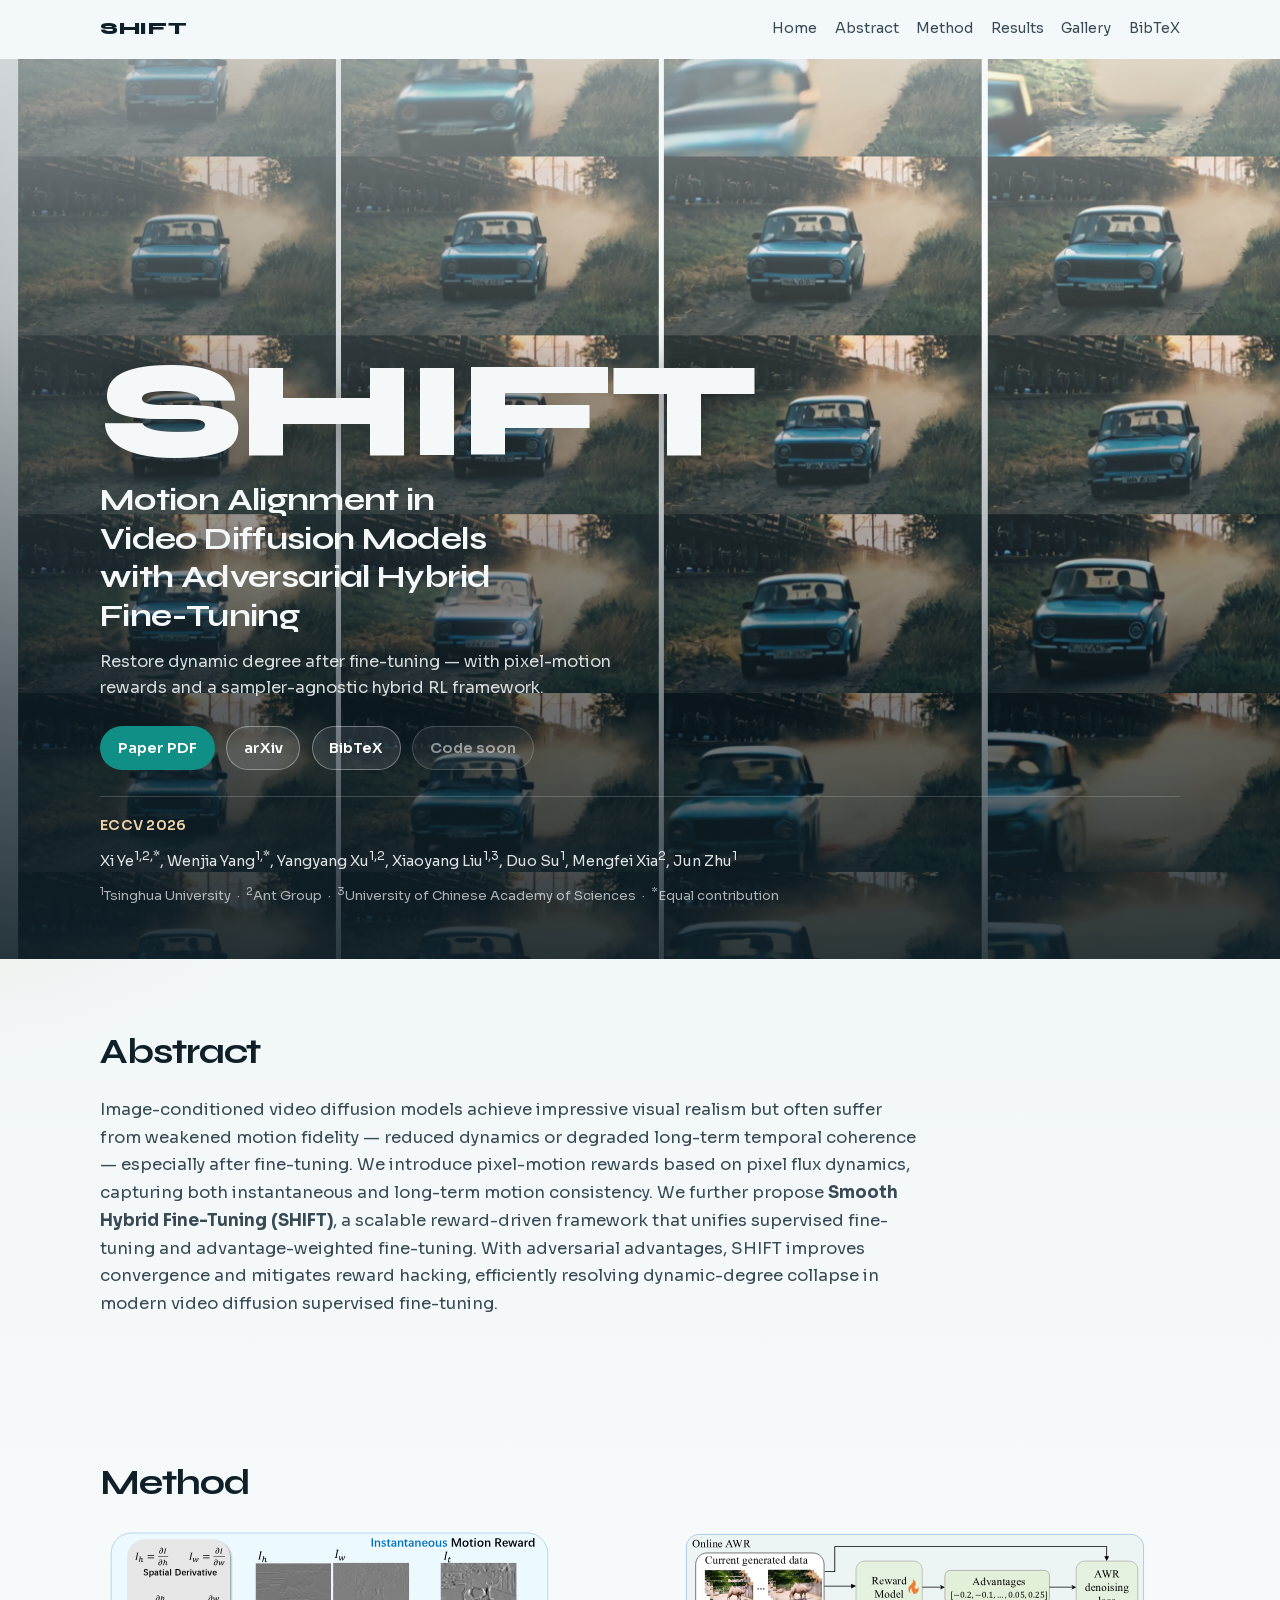
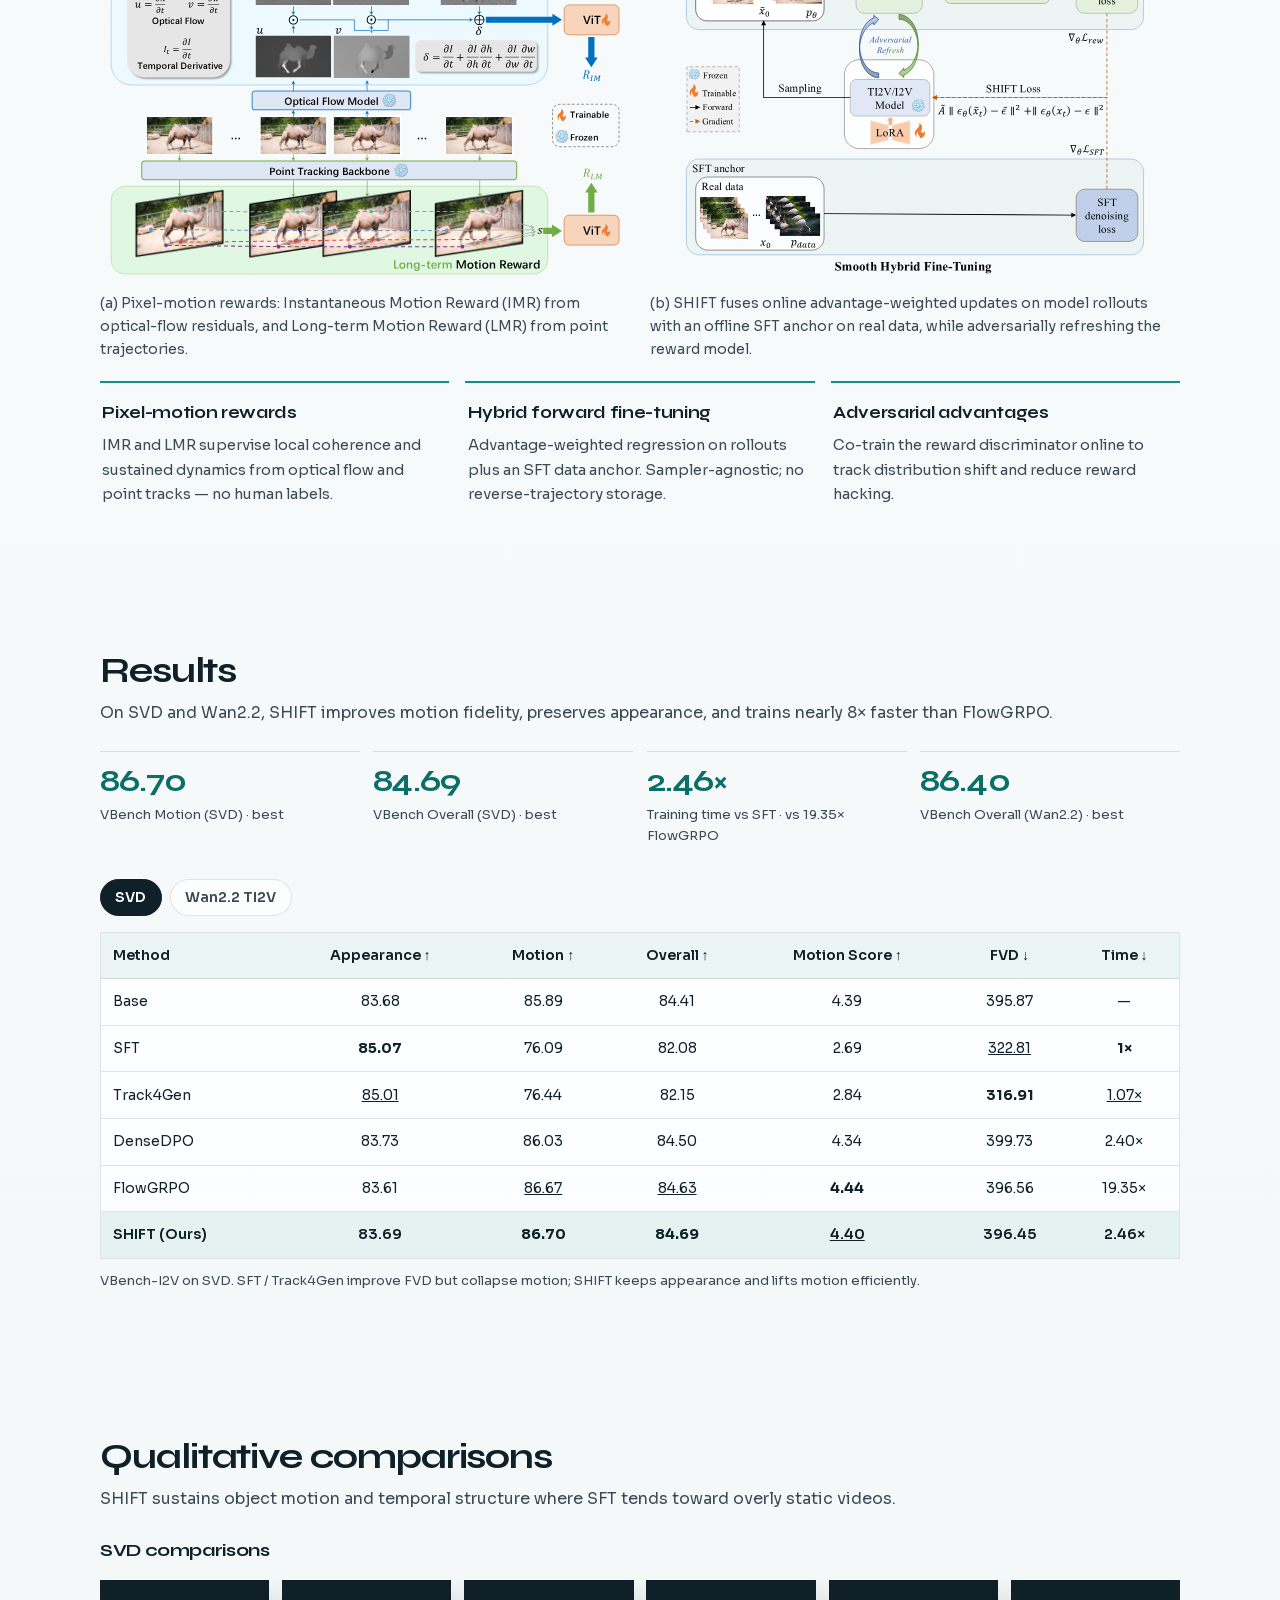
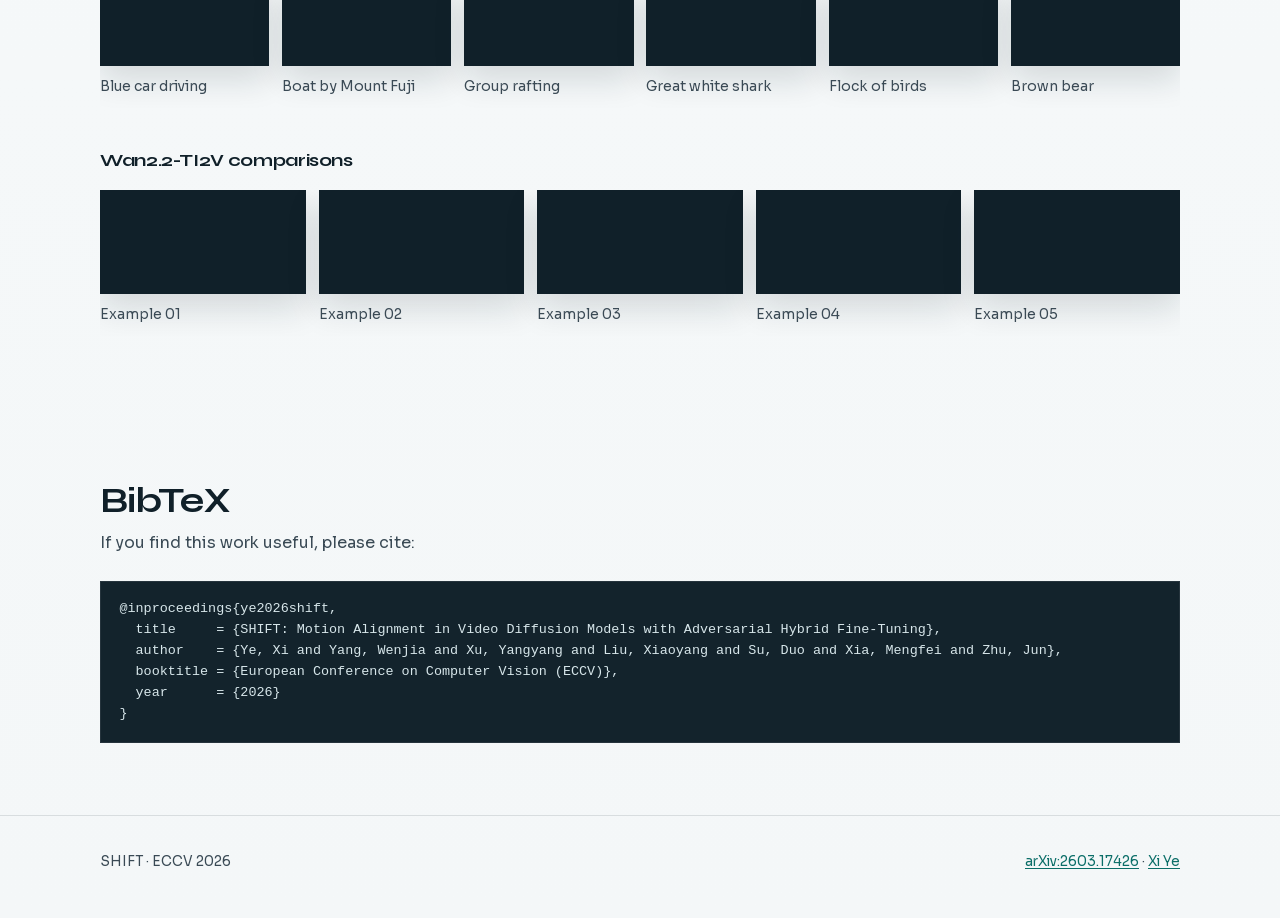
==== commit a0a734d3: "match SHIFT rendering across local and GitHub Pages" ====
--- a/projects/SHIFT/index.html
+++ b/projects/SHIFT/index.html
@@ -8,10 +8,7 @@
   <meta property="og:title" content="SHIFT — Motion Alignment in Video Diffusion Models" />
   <meta property="og:description" content="Pixel-motion rewards and Smooth Hybrid Fine-Tuning for restoring motion fidelity after video diffusion post-training." />
   <meta property="og:type" content="website" />
-  <link rel="preconnect" href="https://fonts.googleapis.com" />
-  <link rel="preconnect" href="https://fonts.gstatic.com" crossorigin />
-  <link href="https://fonts.googleapis.com/css2?family=Sora:wght@400;500;600;700&family=Syne:wght@700;800&display=swap" rel="stylesheet" />
-  <link rel="stylesheet" href="static/css/style.css" />
+  <link rel="stylesheet" href="static/css/style.css?v=20260812" />
 </head>
 <body>
   <header class="site-nav">
@@ -391,6 +388,6 @@
     </div>
   </footer>
 
-  <script src="static/js/main.js"></script>
+  <script src="static/js/main.js?v=20260812"></script>
 </body>
 </html>
--- a/projects/SHIFT/static/css/style.css
+++ b/projects/SHIFT/static/css/style.css
@@ -1,3 +1,51 @@
+@font-face {
+  font-family: "Sora";
+  font-style: normal;
+  font-weight: 400;
+  font-display: swap;
+  src: url("../fonts/sora-latin.woff2") format("woff2");
+}
+
+@font-face {
+  font-family: "Sora";
+  font-style: normal;
+  font-weight: 500;
+  font-display: swap;
+  src: url("../fonts/sora-latin.woff2") format("woff2");
+}
+
+@font-face {
+  font-family: "Sora";
+  font-style: normal;
+  font-weight: 600;
+  font-display: swap;
+  src: url("../fonts/sora-latin.woff2") format("woff2");
+}
+
+@font-face {
+  font-family: "Sora";
+  font-style: normal;
+  font-weight: 700;
+  font-display: swap;
+  src: url("../fonts/sora-latin.woff2") format("woff2");
+}
+
+@font-face {
+  font-family: "Syne";
+  font-style: normal;
+  font-weight: 700;
+  font-display: swap;
+  src: url("../fonts/syne-latin.woff2") format("woff2");
+}
+
+@font-face {
+  font-family: "Syne";
+  font-style: normal;
+  font-weight: 800;
+  font-display: swap;
+  src: url("../fonts/syne-latin.woff2") format("woff2");
+}
+
 :root {
   --ink: #102029;
   --ink-soft: #3a4a55;
@@ -22,6 +70,8 @@
 
 html {
   scroll-behavior: smooth;
+  -webkit-text-size-adjust: 100%;
+  text-size-adjust: 100%;
 }
 
 body {
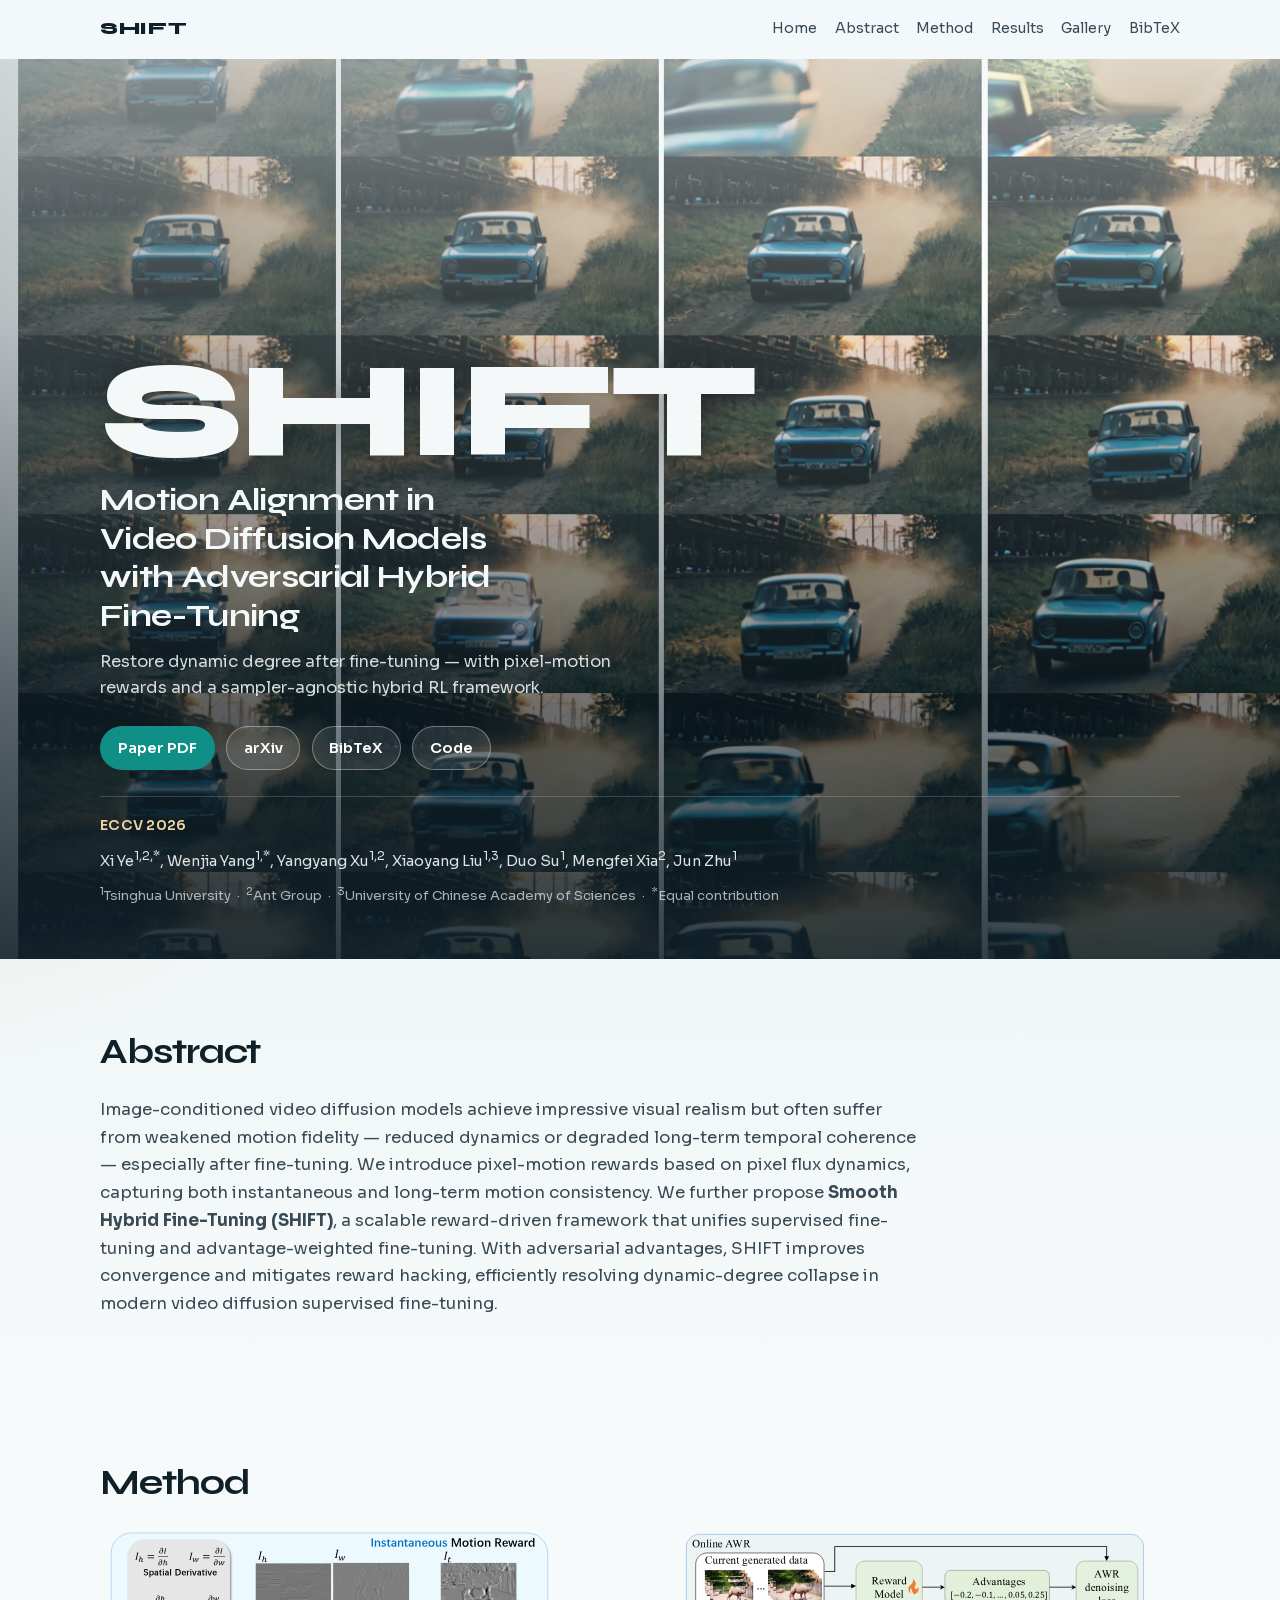
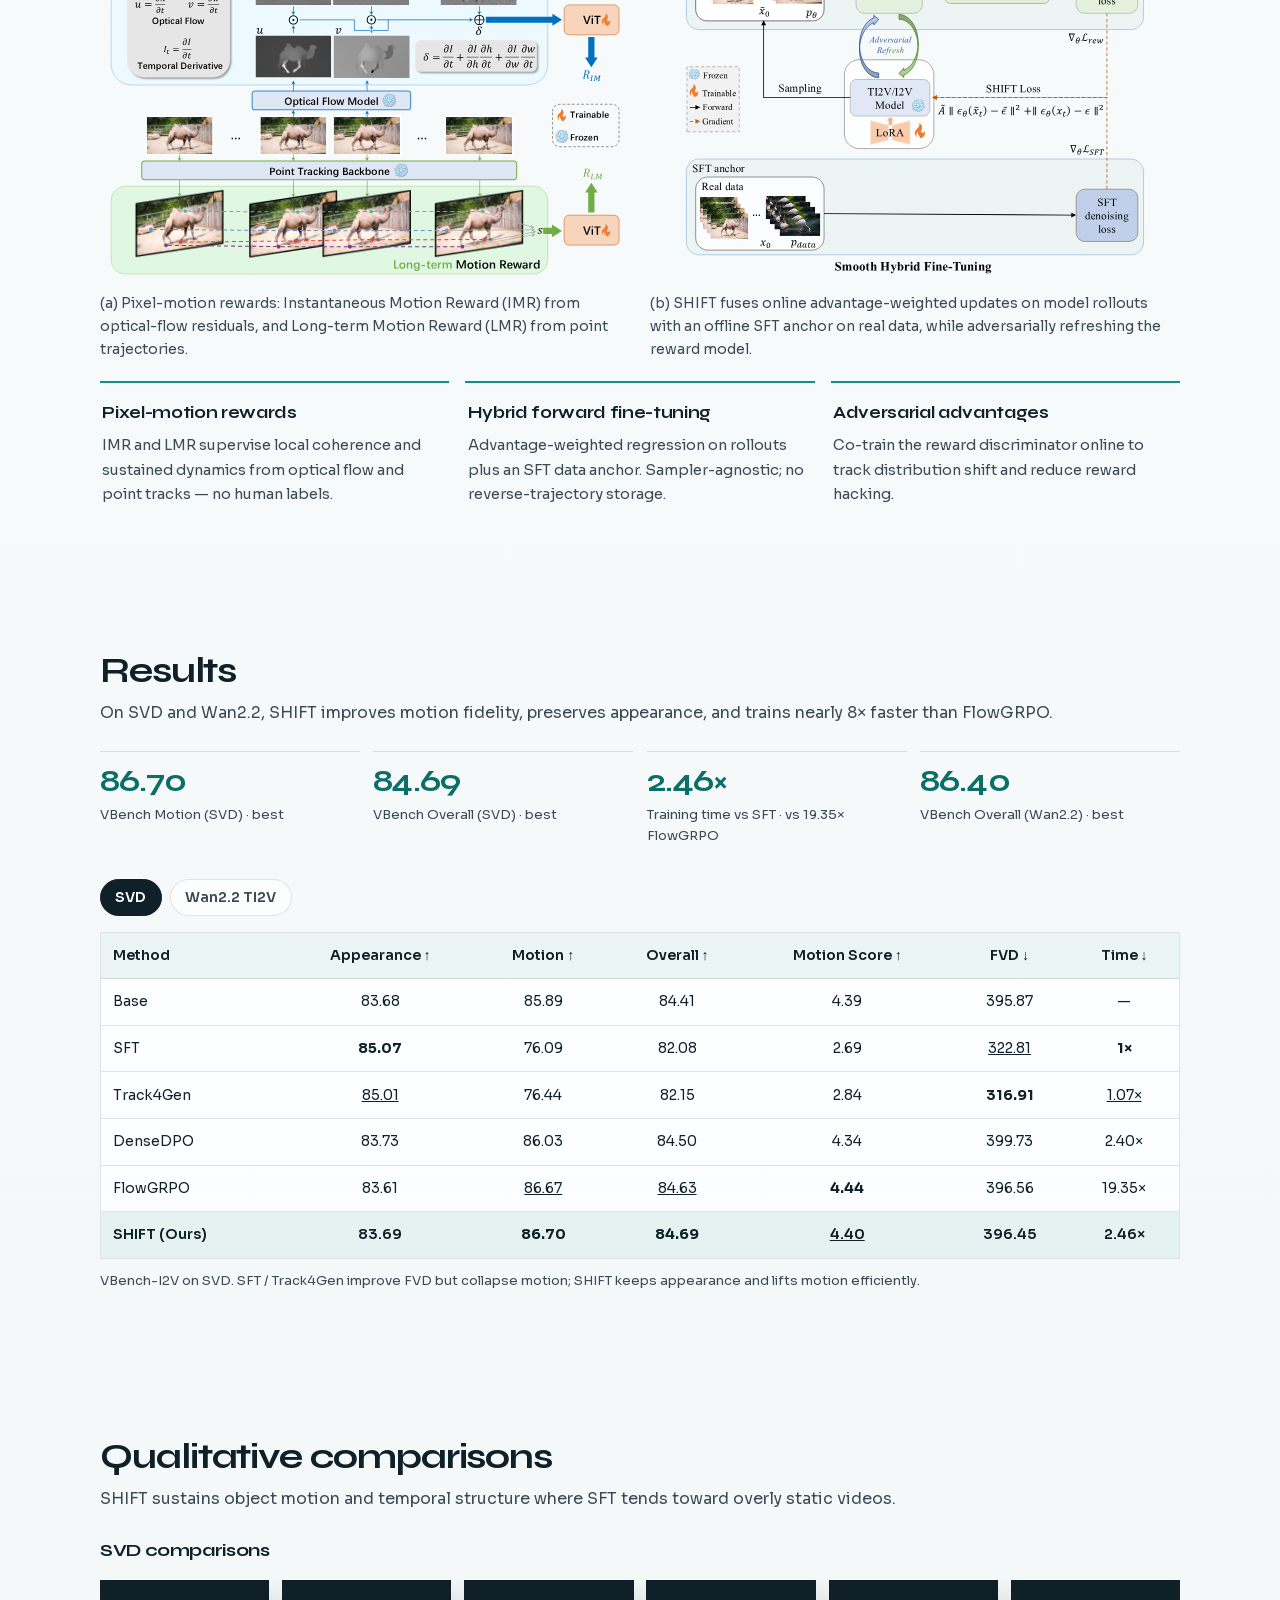
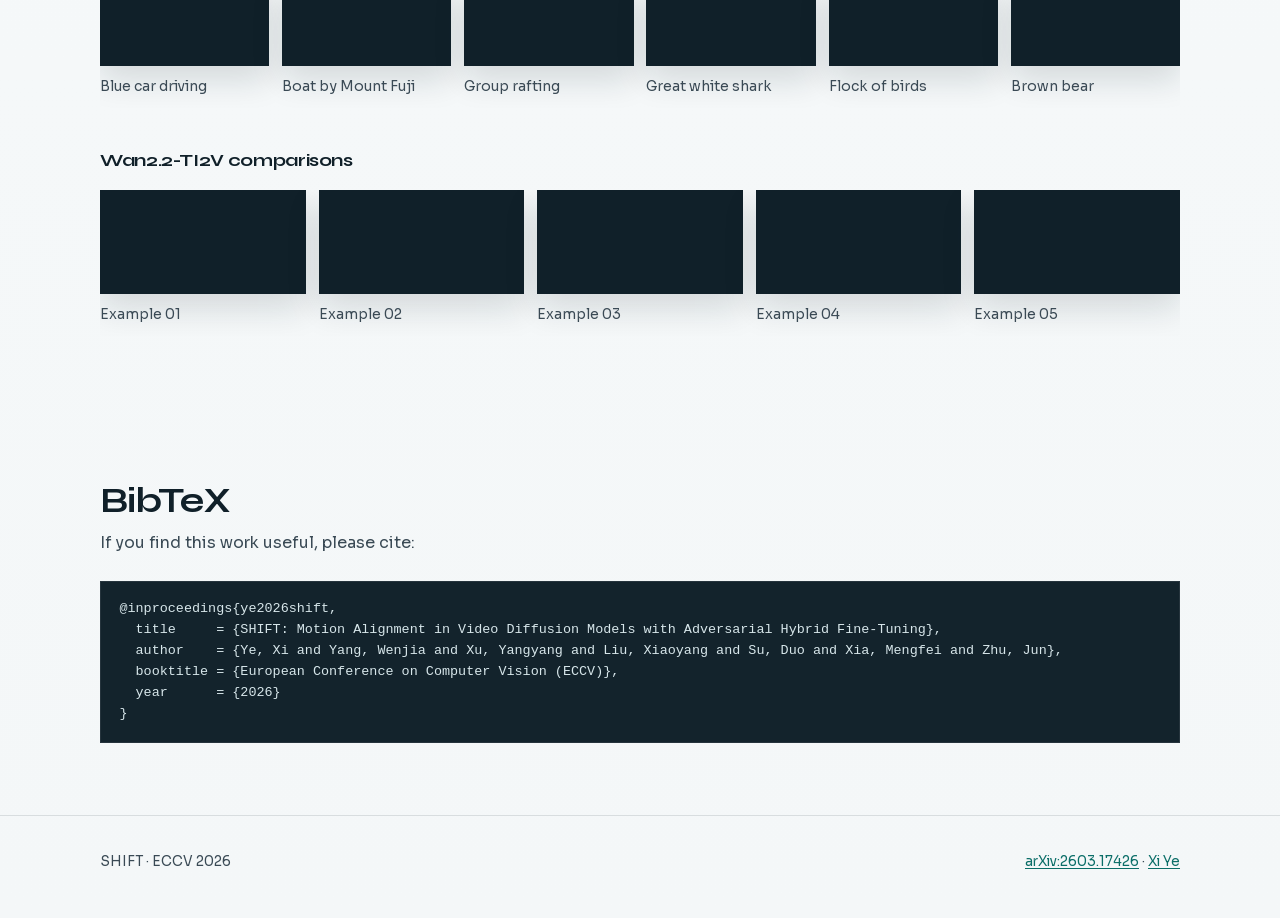
==== commit 80cd55bf: "update SHIFT code" ====
--- a/projects/SHIFT/index.html
+++ b/projects/SHIFT/index.html
@@ -40,7 +40,7 @@
           <a class="btn btn-primary" href="https://arxiv.org/pdf/2603.17426" target="_blank" rel="noopener">Paper PDF</a>
           <a class="btn btn-ghost" href="https://arxiv.org/abs/2603.17426" target="_blank" rel="noopener">arXiv</a>
           <a class="btn btn-ghost" href="#bibtex-section">BibTeX</a>
-          <span class="btn btn-ghost" style="opacity:0.55;cursor:default;" title="Coming soon">Code soon</span>
+          <a class="btn btn-ghost" href="https://github.com/XiYe20/SHIFT" target="_blank" rel="noopener">Code</a>
         </div>
         <div class="meta-bar">
           <div class="venue">ECCV 2026</div>
